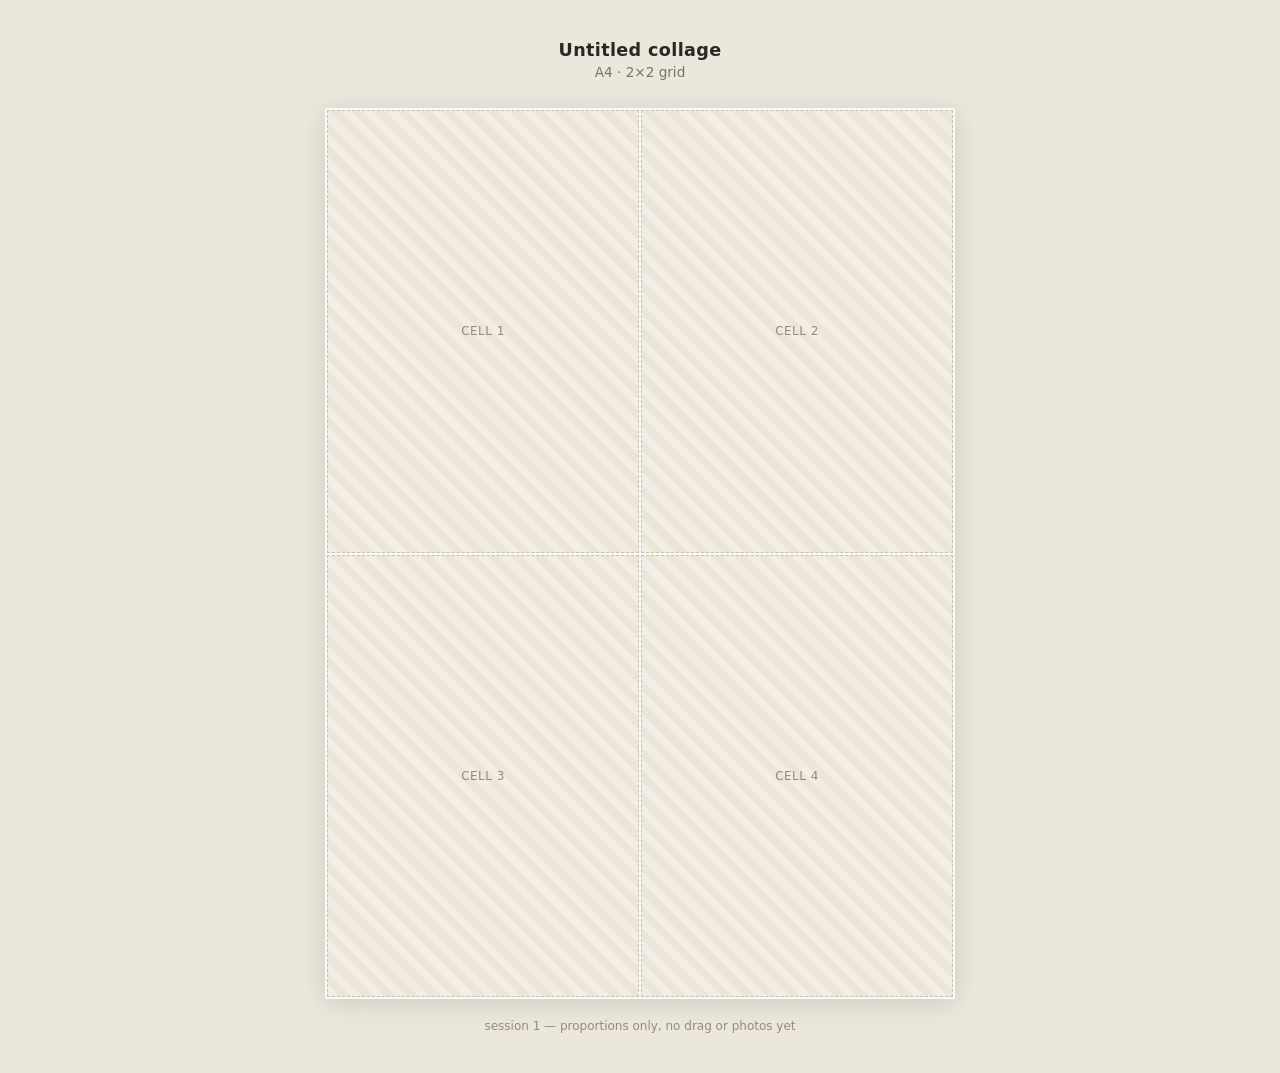
==== index.html @ cce14af2 "rename to index.html and split into html/css/js" ====
<!DOCTYPE html>
<html lang="en">
<head>
<meta charset="UTF-8">
<title>Collage — Session 1</title>
<link rel="stylesheet" href="styles.css">
</head>
<body>

  <header>
    <h1>Untitled collage</h1>
    <p>A4 · 2×2 grid</p>
  </header>

  <div class="page">
    <div class="cell"><span>Cell 1</span></div>
    <div class="cell"><span>Cell 2</span></div>
    <div class="cell"><span>Cell 3</span></div>
    <div class="cell"><span>Cell 4</span></div>
  </div>

  <footer>session 1 — proportions only, no drag or photos yet</footer>

  <script src="script.js"></script>
</body>
</html>
---- styles.css ----
:root {
  --paper: #fbf9f5;
  --ink: #2b2620;
  --line: #c9c0b2;
  --accent: #a8763e;
}

* { box-sizing: border-box; }

body {
  margin: 0;
  min-height: 100vh;
  background: #ece7dd;
  font-family: ui-sans-serif, system-ui, sans-serif;
  color: var(--ink);
  display: flex;
  flex-direction: column;
  align-items: center;
  padding: 40px 20px;
}

header {
  margin-bottom: 28px;
  text-align: center;
}

header h1 {
  font-size: 1.1rem;
  font-weight: 600;
  letter-spacing: 0.02em;
  margin: 0 0 4px;
}

header p {
  margin: 0;
  font-size: 0.85rem;
  color: #7a7266;
}

/* The page: fixed A4 aspect ratio (210mm x 297mm = 1 : 1.4142) */
.page {
  background: var(--paper);
  width: min(70vh, 90vw);
  aspect-ratio: 210 / 297;
  box-shadow: 0 4px 24px rgba(0,0,0,0.12);
  display: grid;
  grid-template-columns: 1fr 1fr;
  grid-template-rows: 1fr 1fr;
  gap: 2px;
  padding: 2px;
}

.cell {
  background: repeating-linear-gradient(
    45deg,
    #f2eee5,
    #f2eee5 8px,
    #ece6d9 8px,
    #ece6d9 16px
  );
  border: 1.5px dashed var(--line);
  display: flex;
  align-items: center;
  justify-content: center;
}

.cell span {
  font-size: 0.75rem;
  color: #948a7a;
  letter-spacing: 0.04em;
  text-transform: uppercase;
}

footer {
  margin-top: 20px;
  font-size: 0.75rem;
  color: #948a7a;
}
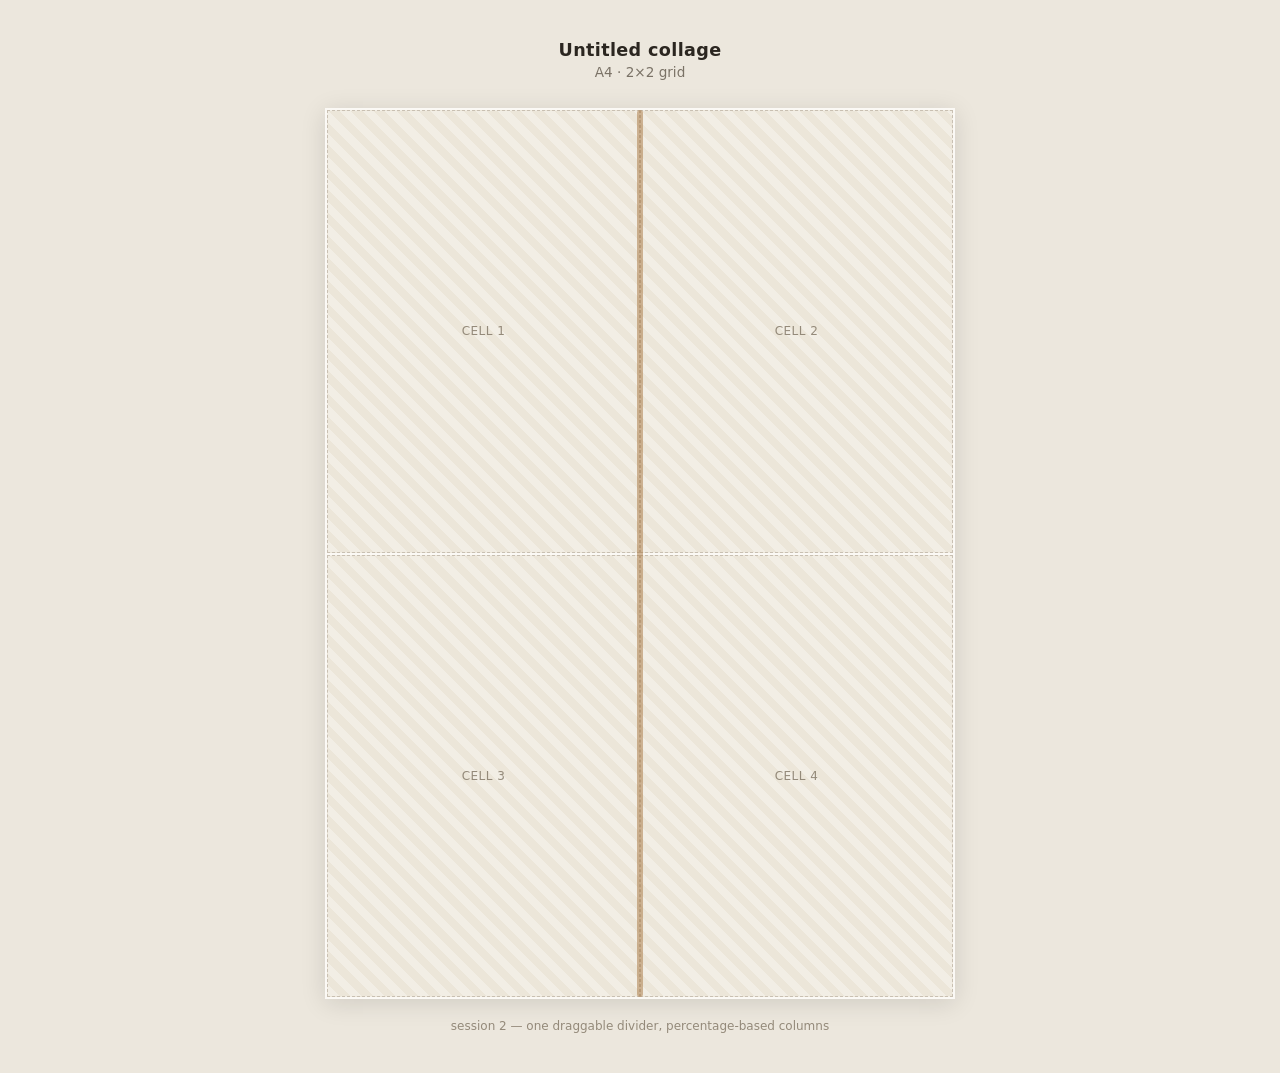
==== commit 08a25af7: "session 2: draggable vertical divider with percentage-based columns" ====
--- a/index.html
+++ b/index.html
@@ -12,14 +12,19 @@
     <p>A4 · 2×2 grid</p>
   </header>
 
-  <div class="page">
-    <div class="cell"><span>Cell 1</span></div>
-    <div class="cell"><span>Cell 2</span></div>
-    <div class="cell"><span>Cell 3</span></div>
-    <div class="cell"><span>Cell 4</span></div>
+  <div class="page" id="page">
+    <div class="column" id="col-left" style="flex-basis: 50%">
+      <div class="cell"><span>Cell 1</span></div>
+      <div class="cell"><span>Cell 3</span></div>
+    </div>
+    <div class="divider" id="divider"></div>
+    <div class="column" id="col-right" style="flex-basis: 50%">
+      <div class="cell"><span>Cell 2</span></div>
+      <div class="cell"><span>Cell 4</span></div>
+    </div>
   </div>
 
-  <footer>session 1 — proportions only, no drag or photos yet</footer>
+  <footer>session 2 — one draggable divider, percentage-based columns</footer>
 
   <script src="script.js"></script>
 </body>
--- a/styles.css
+++ b/styles.css
@@ -39,18 +39,46 @@
 
 /* The page: fixed A4 aspect ratio (210mm x 297mm = 1 : 1.4142) */
 .page {
+  position: relative;
   background: var(--paper);
   width: min(70vh, 90vw);
   aspect-ratio: 210 / 297;
   box-shadow: 0 4px 24px rgba(0,0,0,0.12);
-  display: grid;
-  grid-template-columns: 1fr 1fr;
-  grid-template-rows: 1fr 1fr;
-  gap: 2px;
+  display: flex;
   padding: 2px;
 }
 
+.column {
+  display: flex;
+  flex-direction: column;
+  flex-grow: 0;
+  flex-shrink: 0;
+  min-width: 0;
+  gap: 2px;
+}
+
+.divider {
+  position: absolute;
+  top: 2px;
+  bottom: 2px;
+  left: 50%;
+  width: 6px;
+  margin-left: -3px;
+  background: var(--accent);
+  opacity: 0.5;
+  border-radius: 3px;
+  cursor: col-resize;
+  z-index: 10;
+}
+
+.divider:hover,
+.divider.dragging {
+  opacity: 0.9;
+}
+
 .cell {
+  flex: 1;
+  min-height: 0;
   background: repeating-linear-gradient(
     45deg,
     #f2eee5,
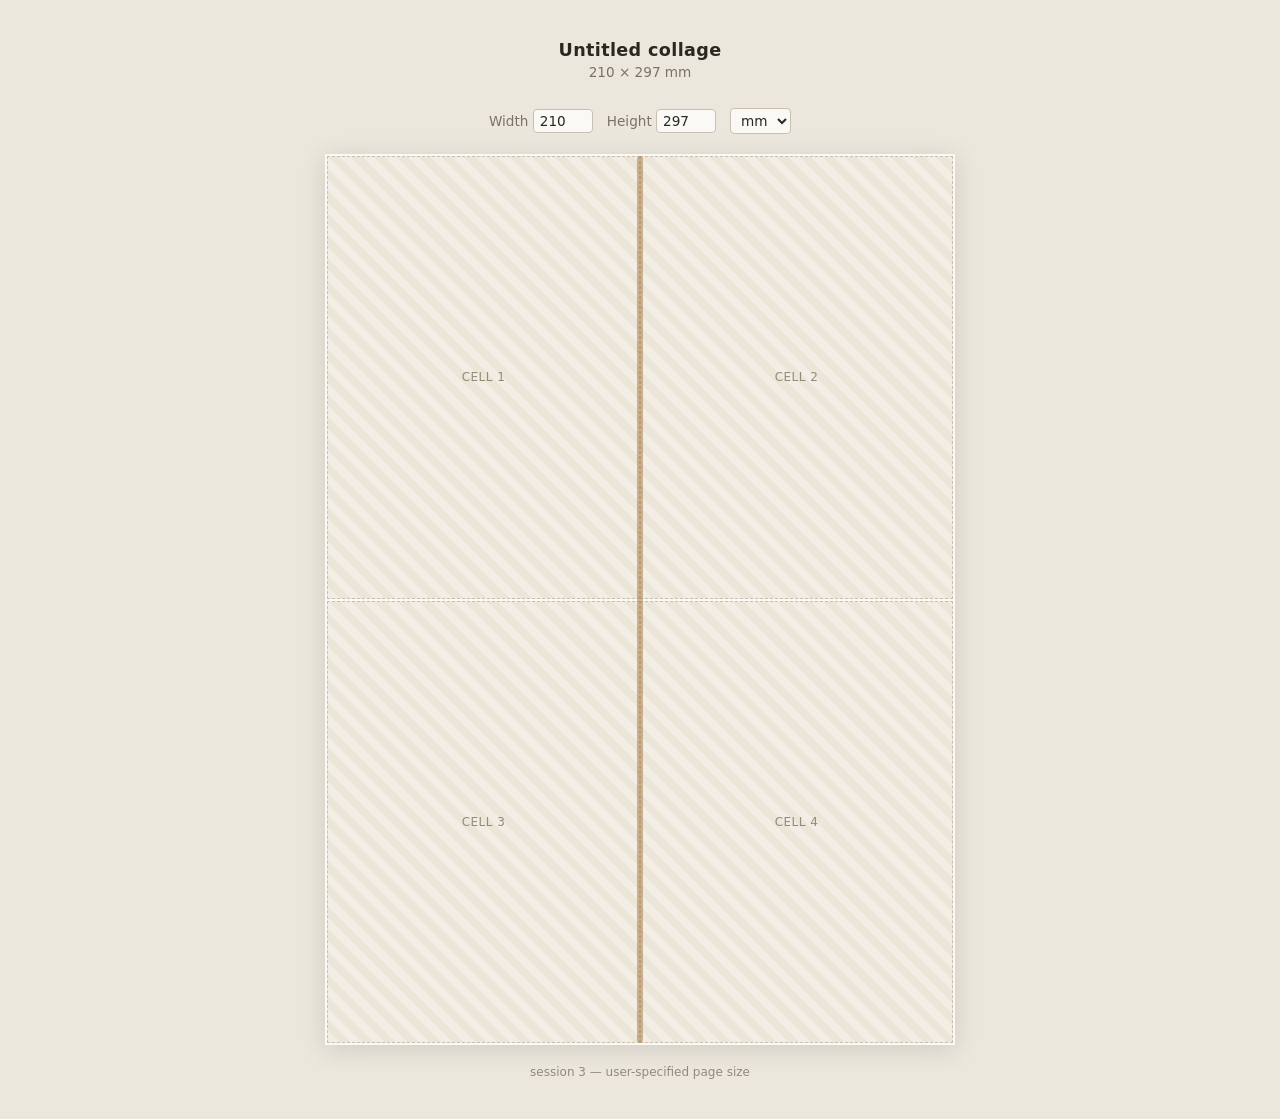
==== commit 74fa41c2: "session 3: user-specified page size drives grid aspect ratio" ====
--- a/index.html
+++ b/index.html
@@ -9,8 +9,17 @@
 
   <header>
     <h1>Untitled collage</h1>
-    <p>A4 · 2×2 grid</p>
+    <p id="page-size-label">210 × 297 mm</p>
   </header>
+
+  <div class="size-controls">
+    <label>Width <input type="number" id="page-width" value="210" min="1" step="1"></label>
+    <label>Height <input type="number" id="page-height" value="297" min="1" step="1"></label>
+    <select id="page-unit">
+      <option value="mm" selected>mm</option>
+      <option value="in">in</option>
+    </select>
+  </div>
 
   <div class="page" id="page">
     <div class="column" id="col-left" style="flex-basis: 50%">
@@ -24,8 +33,9 @@
     </div>
   </div>
 
-  <footer>session 2 — one draggable divider, percentage-based columns</footer>
+  <footer>session 3 — user-specified page size</footer>
 
   <script src="script.js"></script>
 </body>
 </html>
+  
--- a/styles.css
+++ b/styles.css
@@ -37,8 +37,35 @@
   color: #7a7266;
 }
 
-/* The page: fixed A4 aspect ratio (210mm x 297mm = 1 : 1.4142) */
+.size-controls {
+  display: flex;
+  align-items: center;
+  justify-content: center;
+  gap: 14px;
+  margin-bottom: 20px;
+  font-size: 0.85rem;
+  color: #7a7266;
+}
+
+.size-controls input,
+.size-controls select {
+  font: inherit;
+  color: var(--ink);
+  background: var(--paper);
+  border: 1px solid var(--line);
+  border-radius: 4px;
+  padding: 3px 6px;
+}
+
+.size-controls input[type="number"] {
+  width: 60px;
+}
+
+/* The page: aspect ratio is set inline by script.js from the width/height
+   inputs above. This value is only the fallback shown before JS runs. */
 .page {
+  /* Anchors the divider bar below — without this, the divider would
+     position itself relative to the whole browser window instead of the page. */
   position: relative;
   background: var(--paper);
   width: min(70vh, 90vw);
@@ -51,6 +78,9 @@
 .column {
   display: flex;
   flex-direction: column;
+  /* Column width is set as a percentage from script.js when you drag the
+     divider. flex-grow/shrink are off so the browser never resizes columns
+     on its own and overrides that percentage. */
   flex-grow: 0;
   flex-shrink: 0;
   min-width: 0;
@@ -58,11 +88,16 @@
 }
 
 .divider {
+  /* Positioned on top of the page rather than sandwiched between the two
+     columns, so it doesn't take up its own width — that way the two
+     columns' widths can add up to exactly 100%. */
   position: absolute;
   top: 2px;
   bottom: 2px;
   left: 50%;
   width: 6px;
+  /* Shifts the bar half its own width to the left so it's centered on the
+     boundary between columns, rather than starting right at it. */
   margin-left: -3px;
   background: var(--accent);
   opacity: 0.5;
@@ -77,6 +112,9 @@
 }
 
 .cell {
+  /* flex: 1 splits the column height evenly between its two cells.
+     min-height: 0 stops flex's default sizing from forcing the column
+     taller than the page to fit its cells' natural content size. */
   flex: 1;
   min-height: 0;
   background: repeating-linear-gradient(
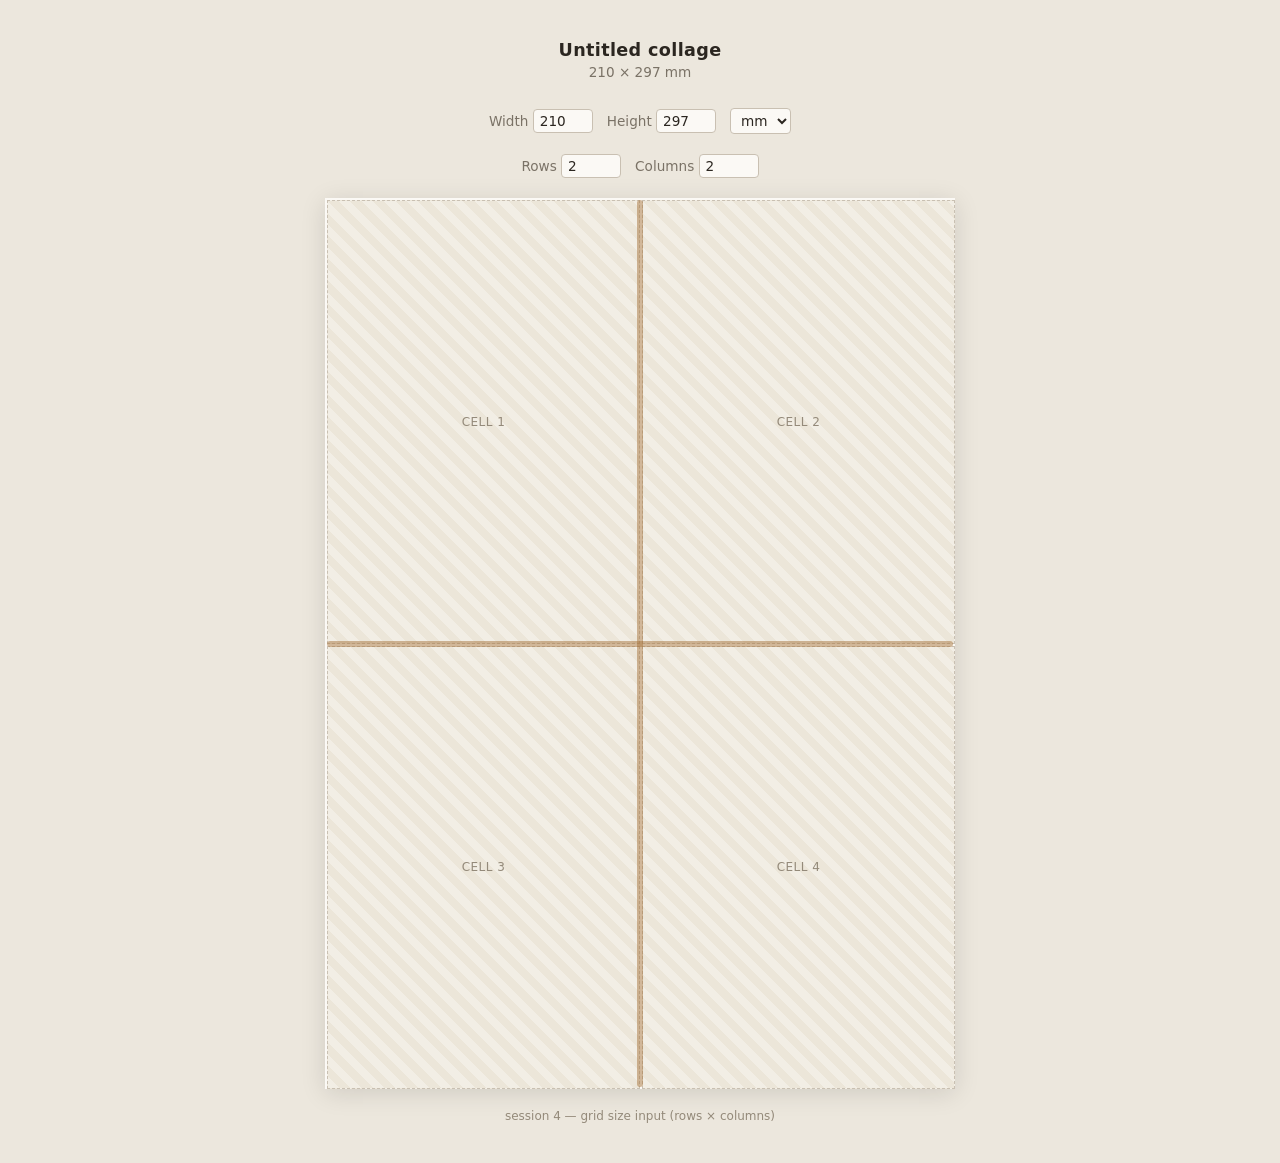
==== commit b938811b: "session 4: rows x columns grid input with independent divider drag on both axes" ====
--- a/index.html
+++ b/index.html
@@ -21,19 +21,14 @@
     </select>
   </div>
 
-  <div class="page" id="page">
-    <div class="column" id="col-left" style="flex-basis: 50%">
-      <div class="cell"><span>Cell 1</span></div>
-      <div class="cell"><span>Cell 3</span></div>
-    </div>
-    <div class="divider" id="divider"></div>
-    <div class="column" id="col-right" style="flex-basis: 50%">
-      <div class="cell"><span>Cell 2</span></div>
-      <div class="cell"><span>Cell 4</span></div>
-    </div>
+  <div class="size-controls">
+    <label>Rows <input type="number" id="grid-rows" value="2" min="1" step="1"></label>
+    <label>Columns <input type="number" id="grid-cols" value="2" min="1" step="1"></label>
   </div>
 
-  <footer>session 3 — user-specified page size</footer>
+  <div class="page" id="page"></div>
+
+  <footer>session 4 — grid size input (rows × columns)</footer>
 
   <script src="script.js"></script>
 </body>
--- a/styles.css
+++ b/styles.css
@@ -62,47 +62,31 @@
 }
 
 /* The page: aspect ratio is set inline by script.js from the width/height
-   inputs above. This value is only the fallback shown before JS runs. */
+   inputs above; grid-template-columns/rows are set inline by script.js from
+   the rows/columns inputs. The values here are only fallbacks before JS runs. */
 .page {
-  /* Anchors the divider bar below — without this, the divider would
-     position itself relative to the whole browser window instead of the page. */
+  /* Anchors the divider bars below — without this, they'd position
+     themselves relative to the whole browser window instead of the page. */
   position: relative;
   background: var(--paper);
   width: min(70vh, 90vw);
   aspect-ratio: 210 / 297;
   box-shadow: 0 4px 24px rgba(0,0,0,0.12);
-  display: flex;
+  display: grid;
+  grid-template-columns: 1fr 1fr;
+  grid-template-rows: 1fr 1fr;
+  gap: 2px;
   padding: 2px;
 }
 
-.column {
-  display: flex;
-  flex-direction: column;
-  /* Column width is set as a percentage from script.js when you drag the
-     divider. flex-grow/shrink are off so the browser never resizes columns
-     on its own and overrides that percentage. */
-  flex-grow: 0;
-  flex-shrink: 0;
-  min-width: 0;
-  gap: 2px;
-}
-
 .divider {
-  /* Positioned on top of the page rather than sandwiched between the two
-     columns, so it doesn't take up its own width — that way the two
-     columns' widths can add up to exactly 100%. */
+  /* Positioned on top of the grid rather than occupying a grid track itself,
+     so it doesn't take up its own space — that way each row/column's
+     percentages can still add up to exactly 100%. */
   position: absolute;
-  top: 2px;
-  bottom: 2px;
-  left: 50%;
-  width: 6px;
-  /* Shifts the bar half its own width to the left so it's centered on the
-     boundary between columns, rather than starting right at it. */
-  margin-left: -3px;
   background: var(--accent);
   opacity: 0.5;
   border-radius: 3px;
-  cursor: col-resize;
   z-index: 10;
 }
 
@@ -111,12 +95,27 @@
   opacity: 0.9;
 }
 
+.divider--vertical {
+  top: 2px;
+  bottom: 2px;
+  width: 6px;
+  /* Shifts the bar half its own width to the left so it's centered on the
+     boundary between columns, rather than starting right at it. */
+  margin-left: -3px;
+  cursor: col-resize;
+}
+
+.divider--horizontal {
+  left: 2px;
+  right: 2px;
+  height: 6px;
+  /* Same centering idea as the vertical divider, but shifted upward onto
+     the boundary between rows instead of leftward onto a column boundary. */
+  margin-top: -3px;
+  cursor: row-resize;
+}
+
 .cell {
-  /* flex: 1 splits the column height evenly between its two cells.
-     min-height: 0 stops flex's default sizing from forcing the column
-     taller than the page to fit its cells' natural content size. */
-  flex: 1;
-  min-height: 0;
   background: repeating-linear-gradient(
     45deg,
     #f2eee5,
